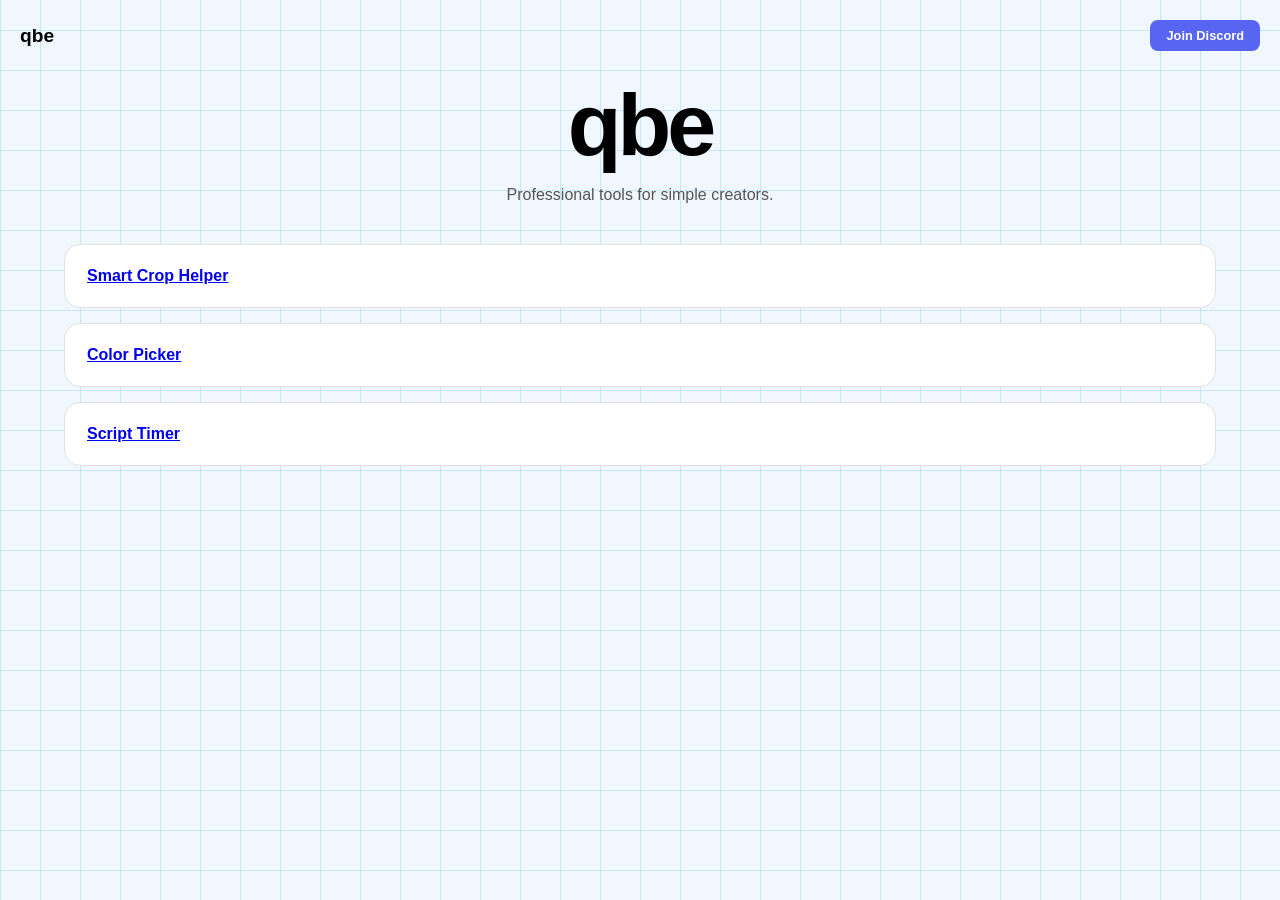
==== index.html @ 888448b3 "Update index.html" ====
<!DOCTYPE html>
<html lang="en">
<head>
    <meta charset="UTF-8">
    <meta name="viewport" content="width=device-width, initial-scale=1.0">
    <title>Qbe. | Professional Tools</title>
    <link rel="stylesheet" href="style.css">
</head>
<body>
    <div class="grid-bg"></div>

    <nav class="topbar">
        <div class="logo-group">
            <span class="logo-text">qbe</span>
        </div>
        <div class="nav-group">
            <a href="https://discord.gg/qbe" target="_blank" class="discord-btn">Join Discord</a>
        </div>
    </nav>

    <main class="hero-fade">
        <h1 class="main-title">qbe</h1>
        <p class="motto">Professional tools for simple creators.</p>
        
        <div class="tool-grid">
            <a href="tools/crop.html" class="tool-card">Smart Crop Helper</a>
            <a href="#" class="tool-card">Color Picker</a>
            <a href="#" class="tool-card">Script Timer</a>
        </div>
    </main>
</body>
</html>
---- style.css ----
:root { --bg: #F0F7FF; --text: #050505; --grid-color: rgba(137, 207, 240, 0.4); }

body { margin: 0; font-family: 'Inter', sans-serif; background: var(--bg); height: 100vh; overflow: hidden; isolation: isolate; }

.grid-bg { position: fixed; inset: -50%; width: 200%; height: 200%; z-index: 0; background-image: linear-gradient(var(--grid-color) 1px, transparent 1px), linear-gradient(90deg, var(--grid-color) 1px, transparent 1px); background-size: 40px 40px; animation: moveGrid 20s linear infinite; }
@keyframes moveGrid { from { transform: translate(-20px, -20px); } to { transform: translate(20px, 20px); } }

.topbar { position: relative; z-index: 10; display: flex; justify-content: space-between; align-items: center; padding: 20px; }
.logo-group { display: flex; align-items: center; gap: 8px; }
.logo-img { width: 32px; height: 32px; object-fit: contain; }
.logo-text { font-weight: 900; font-size: 1.2rem; text-transform: lowercase; }

.nav-group { display: flex; align-items: center; gap: 15px; }
.discord-btn { background: #5865F2; color: #fff; padding: 8px 16px; border-radius: 8px; text-decoration: none; font-weight: 700; font-size: 0.8rem; }
.staircase-menu { display: flex; flex-direction: column; gap: 4px; padding: 5px; cursor: pointer; }
.staircase-menu span { width: 22px; height: 2px; background: var(--text); border-radius: 2px; }

.hero-fade { 
    position: absolute; top: 30%; left: 50%; transform: translate(-50%, -50%);
    z-index: 5; text-align: center; width: 90%;
    padding: 30px; /* Breathing room for the text */
    animation: fadeIn 1.2s ease; 
}

.main-title { font-size: 5.5rem; font-weight: 900; margin: 0; letter-spacing: -4px; }
.motto { font-size: 1rem; color: #555; margin-top: 10px; }

.tool-grid { display: grid; grid-template-columns: 1fr; gap: 15px; margin-top: 40px; }
.tool-card { 
    padding: 22px; background: #fff; border: 1px solid #e0e0e0; 
    border-radius: 16px; cursor: pointer; font-weight: 600; text-align: left;
    transition: all 0.2s ease;
}
.tool-card:hover { border-color: #5865F2; transform: translateX(5px); }
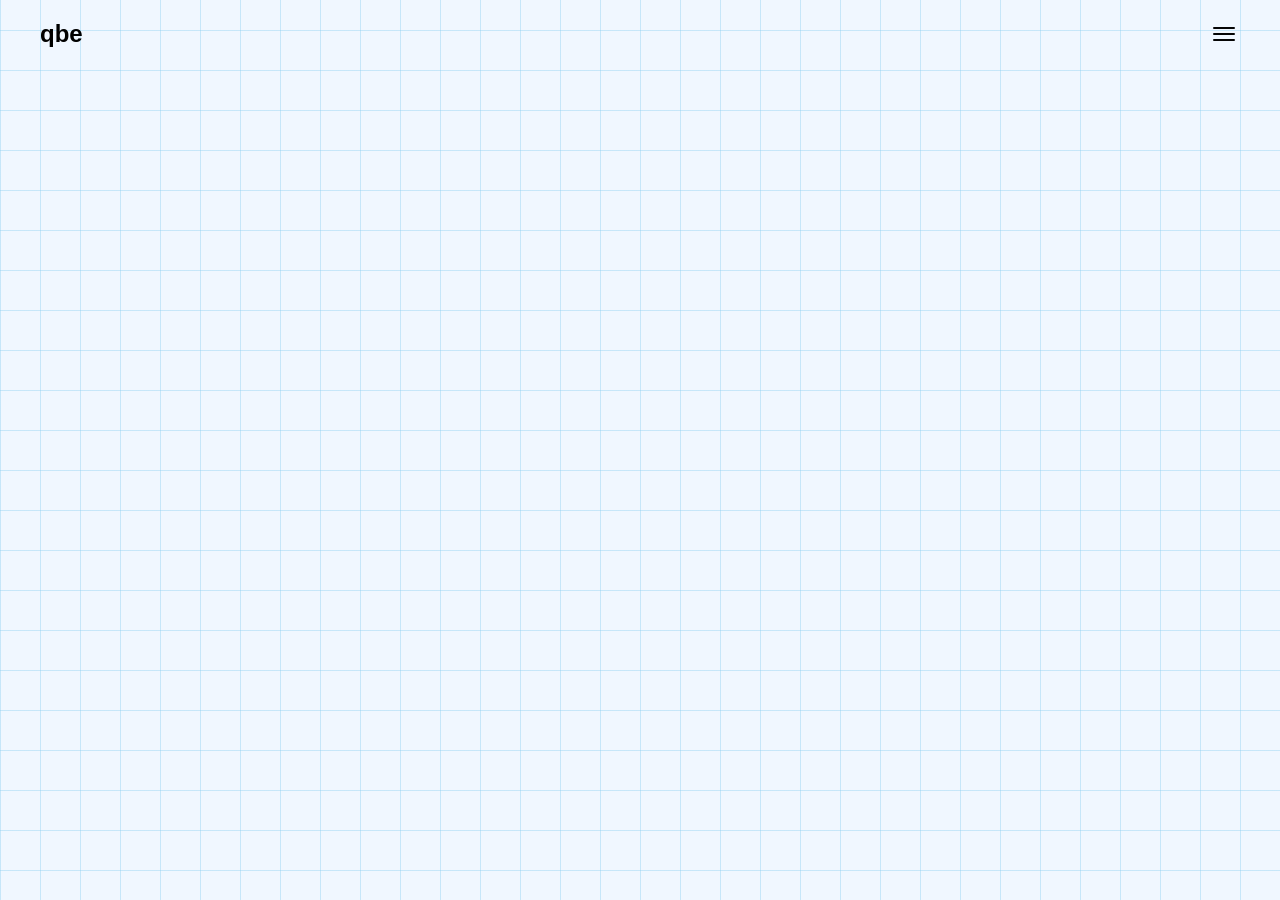
==== commit ad65be61: "Update index.html" ====
--- a/index.html
+++ b/index.html
@@ -1,32 +1,19 @@
 <!DOCTYPE html>
-<html lang="en">
-<head>
-    <meta charset="UTF-8">
-    <meta name="viewport" content="width=device-width, initial-scale=1.0">
-    <title>Qbe. | Professional Tools</title>
-    <link rel="stylesheet" href="style.css">
-</head>
+<html>
+<head><link rel="stylesheet" href="style.css"></head>
 <body>
     <div class="grid-bg"></div>
-
     <nav class="topbar">
-        <div class="logo-group">
-            <span class="logo-text">qbe</span>
-        </div>
-        <div class="nav-group">
-            <a href="https://discord.gg/qbe" target="_blank" class="discord-btn">Join Discord</a>
-        </div>
+        <span class="logo-text">qbe</span>
+        <div class="staircase-menu" id="menuBtn"><span></span><span></span><span></span></div>
     </nav>
 
-    <main class="hero-fade">
-        <h1 class="main-title">qbe</h1>
-        <p class="motto">Professional tools for simple creators.</p>
-        
+    <div id="toolDrawer" class="tool-drawer">
+        <span class="close-btn" id="closeDrawer">✕</span>
         <div class="tool-grid">
             <a href="tools/crop.html" class="tool-card">Smart Crop Helper</a>
-            <a href="#" class="tool-card">Color Picker</a>
-            <a href="#" class="tool-card">Script Timer</a>
         </div>
-    </main>
+    </div>
 </body>
+<script src="script.js"></script>
 </html>
--- a/style.css
+++ b/style.css
@@ -1,34 +1,23 @@
 :root { --bg: #F0F7FF; --text: #050505; --grid-color: rgba(137, 207, 240, 0.4); }
+body { margin: 0; font-family: 'Inter', sans-serif; background: var(--bg); height: 100vh; overflow: hidden; }
 
-body { margin: 0; font-family: 'Inter', sans-serif; background: var(--bg); height: 100vh; overflow: hidden; isolation: isolate; }
-
-.grid-bg { position: fixed; inset: -50%; width: 200%; height: 200%; z-index: 0; background-image: linear-gradient(var(--grid-color) 1px, transparent 1px), linear-gradient(90deg, var(--grid-color) 1px, transparent 1px); background-size: 40px 40px; animation: moveGrid 20s linear infinite; }
+/* Grid Background */
+.grid-bg { position: fixed; inset: -50%; width: 200%; height: 200%; z-index: -1; background-image: linear-gradient(var(--grid-color) 1px, transparent 1px), linear-gradient(90deg, var(--grid-color) 1px, transparent 1px); background-size: 40px 40px; animation: moveGrid 20s linear infinite; }
 @keyframes moveGrid { from { transform: translate(-20px, -20px); } to { transform: translate(20px, 20px); } }
 
-.topbar { position: relative; z-index: 10; display: flex; justify-content: space-between; align-items: center; padding: 20px; }
-.logo-group { display: flex; align-items: center; gap: 8px; }
-.logo-img { width: 32px; height: 32px; object-fit: contain; }
-.logo-text { font-weight: 900; font-size: 1.2rem; text-transform: lowercase; }
-
-.nav-group { display: flex; align-items: center; gap: 15px; }
-.discord-btn { background: #5865F2; color: #fff; padding: 8px 16px; border-radius: 8px; text-decoration: none; font-weight: 700; font-size: 0.8rem; }
+/* Topbar & Menu */
+.topbar { display: flex; justify-content: space-between; align-items: center; padding: 20px 40px; }
+.logo-text { font-weight: 900; font-size: 1.5rem; text-transform: lowercase; }
 .staircase-menu { display: flex; flex-direction: column; gap: 4px; padding: 5px; cursor: pointer; }
 .staircase-menu span { width: 22px; height: 2px; background: var(--text); border-radius: 2px; }
 
-.hero-fade { 
-    position: absolute; top: 30%; left: 50%; transform: translate(-50%, -50%);
-    z-index: 5; text-align: center; width: 90%;
-    padding: 30px; /* Breathing room for the text */
-    animation: fadeIn 1.2s ease; 
-}
+/* Drawer */
+.tool-drawer { position: fixed; top: 0; right: -100%; width: 100%; height: 100%; background: var(--bg); z-index: 100; transition: 0.4s ease; padding: 40px; box-sizing: border-box; }
+.tool-drawer.active { right: 0; }
+.close-btn { font-size: 2rem; cursor: pointer; display: block; text-align: right; }
+.tool-grid { display: grid; gap: 15px; margin-top: 40px; }
+.tool-card { padding: 20px; background: #fff; border: 1px solid #ddd; border-radius: 12px; text-decoration: none; color: #000; font-weight: 600; }
 
-.main-title { font-size: 5.5rem; font-weight: 900; margin: 0; letter-spacing: -4px; }
-.motto { font-size: 1rem; color: #555; margin-top: 10px; }
-
-.tool-grid { display: grid; grid-template-columns: 1fr; gap: 15px; margin-top: 40px; }
-.tool-card { 
-    padding: 22px; background: #fff; border: 1px solid #e0e0e0; 
-    border-radius: 16px; cursor: pointer; font-weight: 600; text-align: left;
-    transition: all 0.2s ease;
-}
-.tool-card:hover { border-color: #5865F2; transform: translateX(5px); }
+/* Crop Tool Styles */
+.preview-wrapper { position: relative; width: 300px; height: 533px; background: #ccc; margin: 20px auto; border: 4px solid #000; overflow: hidden; }
+.safe-zone-overlay { position: absolute; top: 15%; bottom: 15
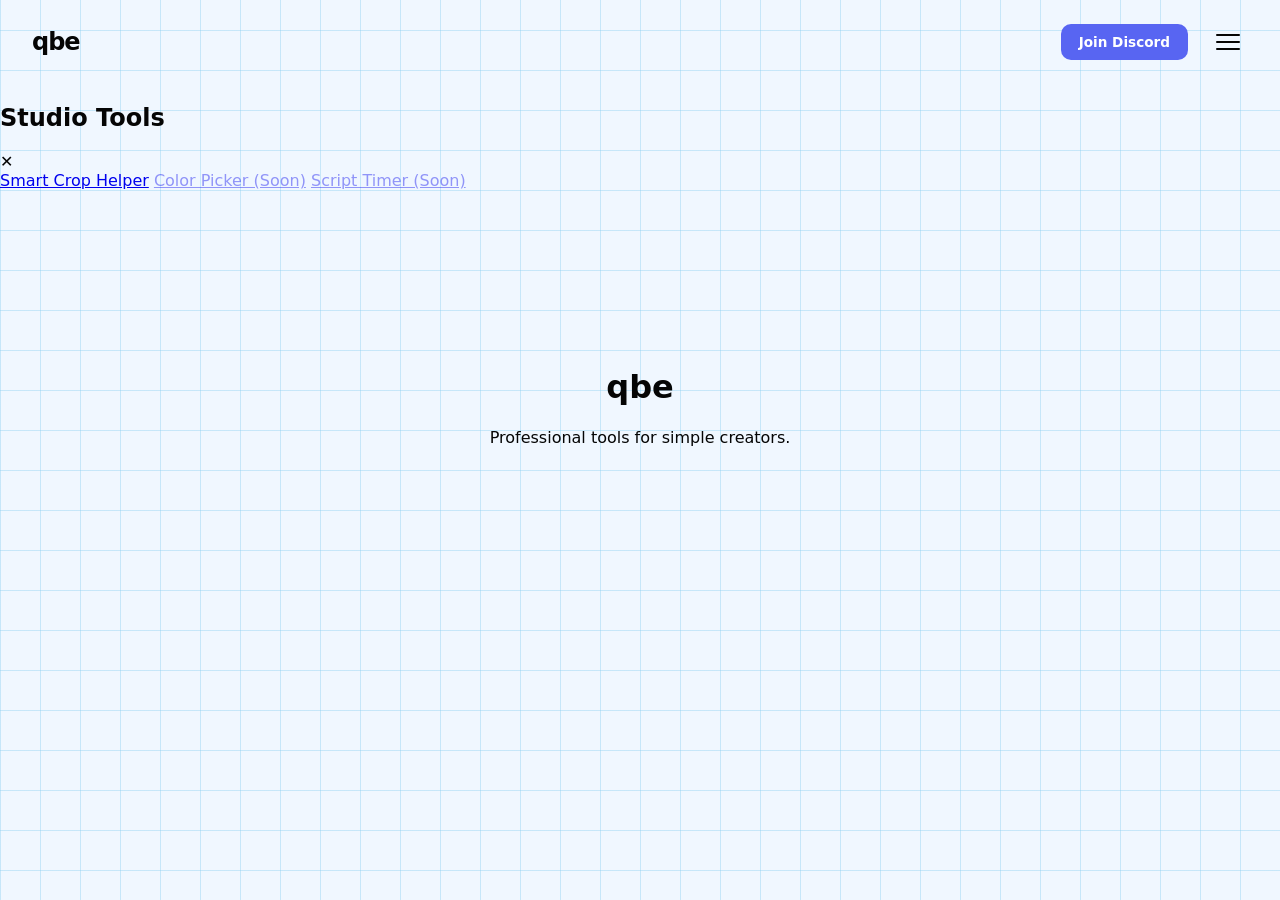
==== commit 02a8fc93: "Update index.html" ====
--- a/index.html
+++ b/index.html
@@ -1,19 +1,43 @@
 <!DOCTYPE html>
-<html>
-<head><link rel="stylesheet" href="style.css"></head>
+<html lang="en">
+<head>
+    <meta charset="UTF-8">
+    <meta name="viewport" content="width=device-width, initial-scale=1.0">
+    <title>qbe. | studio</title>
+    <link rel="stylesheet" href="style.css">
+</head>
 <body>
     <div class="grid-bg"></div>
+
     <nav class="topbar">
-        <span class="logo-text">qbe</span>
-        <div class="staircase-menu" id="menuBtn"><span></span><span></span><span></span></div>
+        <a href="index.html" class="logo-text">qbe</a>
+        <div class="nav-group">
+            <a href="https://discord.gg/qbe" target="_blank" class="discord-btn">Join Discord</a>
+            <div class="staircase-menu" id="menuBtn">
+                <span></span>
+                <span></span>
+                <span></span>
+            </div>
+        </div>
     </nav>
 
+    <main class="hero-fade">
+        <h1 class="main-title">qbe</h1>
+        <p class="motto">Professional tools for simple creators.</p>
+    </main>
+
     <div id="toolDrawer" class="tool-drawer">
-        <span class="close-btn" id="closeDrawer">✕</span>
+        <div class="drawer-header">
+            <h2>Studio Tools</h2>
+            <span class="close-btn" id="closeDrawer">✕</span>
+        </div>
         <div class="tool-grid">
             <a href="tools/crop.html" class="tool-card">Smart Crop Helper</a>
+            <a href="#" class="tool-card" style="opacity: 0.4; pointer-events: none;">Color Picker (Soon)</a>
+            <a href="#" class="tool-card" style="opacity: 0.4; pointer-events: none;">Script Timer (Soon)</a>
         </div>
     </div>
+
+    <script src="script.js"></script>
 </body>
-<script src="script.js"></script>
 </html>
--- a/style.css
+++ b/style.css
@@ -1,23 +1,103 @@
-:root { --bg: #F0F7FF; --text: #050505; --grid-color: rgba(137, 207, 240, 0.4); }
-body { margin: 0; font-family: 'Inter', sans-serif; background: var(--bg); height: 100vh; overflow: hidden; }
+:root {
+    --bg: #F0F7FF;
+    --text: #050505;
+    --grid-color: rgba(137, 207, 240, 0.4);
+    --primary: #5865F2;
+}
 
-/* Grid Background */
-.grid-bg { position: fixed; inset: -50%; width: 200%; height: 200%; z-index: -1; background-image: linear-gradient(var(--grid-color) 1px, transparent 1px), linear-gradient(90deg, var(--grid-color) 1px, transparent 1px); background-size: 40px 40px; animation: moveGrid 20s linear infinite; }
-@keyframes moveGrid { from { transform: translate(-20px, -20px); } to { transform: translate(20px, 20px); } }
+* { box-sizing: border-box; }
 
-/* Topbar & Menu */
-.topbar { display: flex; justify-content: space-between; align-items: center; padding: 20px 40px; }
-.logo-text { font-weight: 900; font-size: 1.5rem; text-transform: lowercase; }
-.staircase-menu { display: flex; flex-direction: column; gap: 4px; padding: 5px; cursor: pointer; }
-.staircase-menu span { width: 22px; height: 2px; background: var(--text); border-radius: 2px; }
+body {
+    margin: 0;
+    font-family: 'Inter', system-ui, -apple-system, sans-serif;
+    background: var(--bg);
+    color: var(--text);
+    height: 100vh;
+    overflow: hidden;
+    position: relative;
+}
 
-/* Drawer */
-.tool-drawer { position: fixed; top: 0; right: -100%; width: 100%; height: 100%; background: var(--bg); z-index: 100; transition: 0.4s ease; padding: 40px; box-sizing: border-box; }
-.tool-drawer.active { right: 0; }
-.close-btn { font-size: 2rem; cursor: pointer; display: block; text-align: right; }
-.tool-grid { display: grid; gap: 15px; margin-top: 40px; }
-.tool-card { padding: 20px; background: #fff; border: 1px solid #ddd; border-radius: 12px; text-decoration: none; color: #000; font-weight: 600; }
+/* Fluid Moving Grid Background */
+.grid-bg {
+    position: fixed;
+    inset: -50%;
+    width: 200%;
+    height: 200%;
+    z-index: -1;
+    background-image:
+        linear-gradient(var(--grid-color) 1px, transparent 1px),
+        linear-gradient(90deg, var(--grid-color) 1px, transparent 1px);
+    background-size: 40px 40px;
+    animation: moveGrid 25s linear infinite;
+}
 
-/* Crop Tool Styles */
-.preview-wrapper { position: relative; width: 300px; height: 533px; background: #ccc; margin: 20px auto; border: 4px solid #000; overflow: hidden; }
-.safe-zone-overlay { position: absolute; top: 15%; bottom: 15
+@keyframes moveGrid {
+    from { transform: translate(0, 0); }
+    to { transform: translate(40px, 40px); }
+}
+
+/* Topbar Navigation Header */
+.topbar {
+    display: flex;
+    justify-content: space-between;
+    align-items: center;
+    padding: 24px 32px;
+    position: relative;
+    z-index: 10;
+}
+
+.logo-text {
+    font-weight: 900;
+    font-size: 1.5rem;
+    text-transform: lowercase;
+    letter-spacing: -1px;
+    text-decoration: none;
+    color: var(--text);
+}
+
+.nav-group {
+    display: flex;
+    align-items: center;
+    gap: 20px;
+}
+
+.discord-btn {
+    background: var(--primary);
+    color: #fff;
+    padding: 10px 18px;
+    border-radius: 10px;
+    text-decoration: none;
+    font-weight: 700;
+    font-size: 0.85rem;
+    transition: opacity 0.2s;
+}
+
+.discord-btn:hover { opacity: 0.9; }
+
+/* Hamburger Icon Structure */
+.staircase-menu {
+    display: flex;
+    flex-direction: column;
+    gap: 5px;
+    padding: 8px;
+    cursor: pointer;
+}
+
+.staircase-menu span {
+    width: 24px;
+    height: 2px;
+    background: var(--text);
+    border-radius: 2px;
+}
+
+/* Landing Page Hero Section */
+.hero-fade {
+    position: absolute;
+    top: 45%;
+    left: 50%;
+    transform: translate(-50%, -50%);
+    text-align: center;
+    width: 90%;
+    max-width: 600px;
+    padding: 20px;
+    z-index
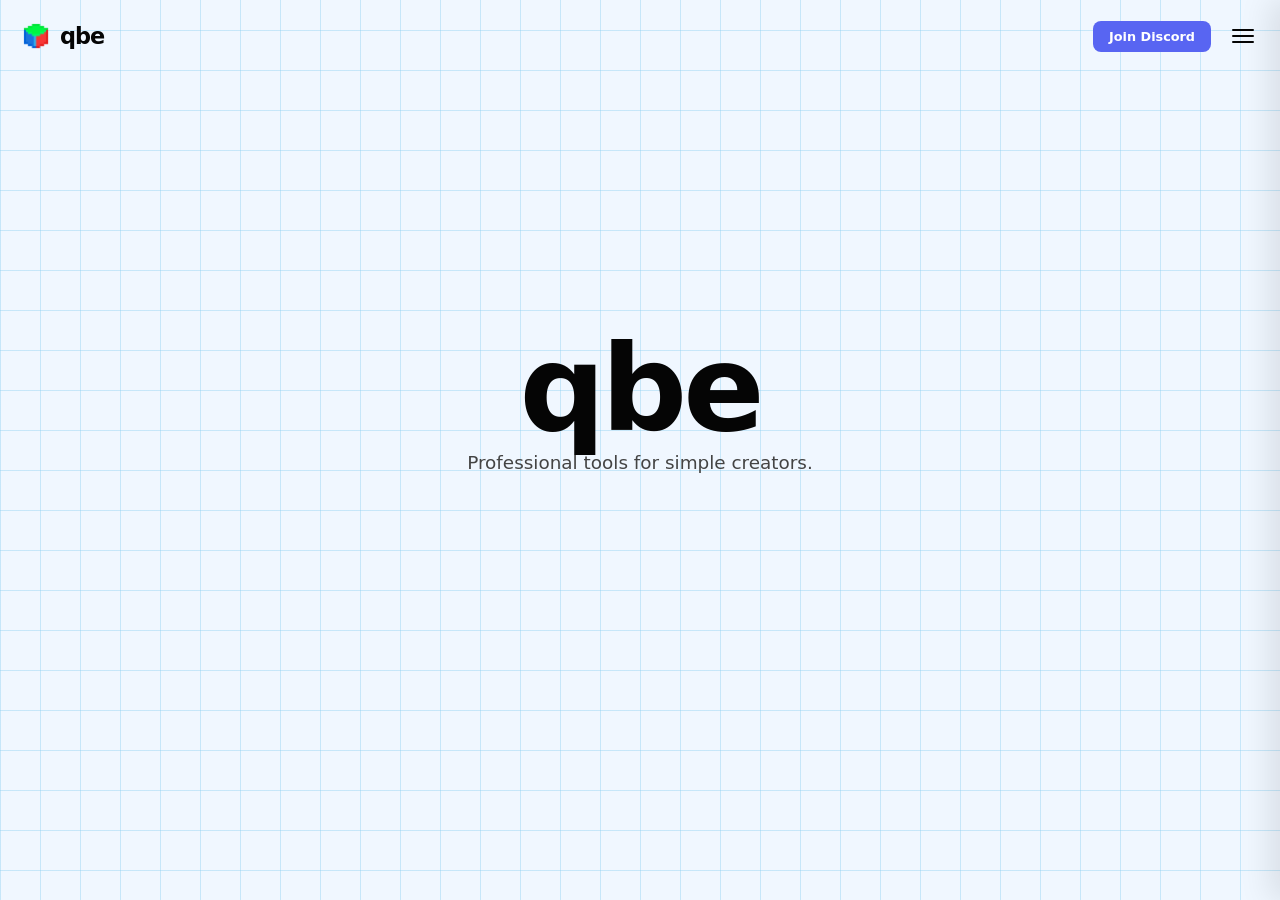
==== commit 1f8a4b32: "Update index.html" ====
--- a/index.html
+++ b/index.html
@@ -10,7 +10,10 @@
     <div class="grid-bg"></div>
 
     <nav class="topbar">
-        <a href="index.html" class="logo-text">qbe</a>
+        <a href="index.html" class="logo-group">
+            <img src="qbe.png" alt="Logo" class="logo-img">
+            <span class="logo-text">qbe</span>
+        </a>
         <div class="nav-group">
             <a href="https://discord.gg/qbe" target="_blank" class="discord-btn">Join Discord</a>
             <div class="staircase-menu" id="menuBtn">
--- a/style.css
+++ b/style.css
@@ -5,19 +5,24 @@
     --primary: #5865F2;
 }
 
-* { box-sizing: border-box; }
+/* Hard CSS Reset to stop mobile browser styling overrides */
+* { 
+    box-sizing: border-box; 
+    margin: 0; 
+    padding: 0;
+}
 
 body {
-    margin: 0;
     font-family: 'Inter', system-ui, -apple-system, sans-serif;
     background: var(--bg);
     color: var(--text);
     height: 100vh;
+    width: 100vw;
     overflow: hidden;
     position: relative;
 }
 
-/* Fluid Moving Grid Background */
+/* Seamless Grid Background Animation */
 .grid-bg {
     position: fixed;
     inset: -50%;
@@ -36,68 +41,257 @@
     to { transform: translate(40px, 40px); }
 }
 
-/* Topbar Navigation Header */
+/* Navigation Header bar styling */
 .topbar {
     display: flex;
     justify-content: space-between;
     align-items: center;
-    padding: 24px 32px;
+    padding: 20px;
     position: relative;
     z-index: 10;
+    width: 100%;
+}
+
+.logo-group {
+    display: flex;
+    align-items: center;
+    gap: 8px;
+    text-decoration: none;
+    color: inherit;
+}
+
+.logo-img {
+    width: 32px;
+    height: 32px;
+    object-fit: contain;
 }
 
 .logo-text {
     font-weight: 900;
-    font-size: 1.5rem;
+    font-size: 1.4rem;
     text-transform: lowercase;
     letter-spacing: -1px;
-    text-decoration: none;
-    color: var(--text);
 }
 
 .nav-group {
     display: flex;
     align-items: center;
-    gap: 20px;
+    gap: 15px;
 }
 
 .discord-btn {
     background: var(--primary);
-    color: #fff;
-    padding: 10px 18px;
-    border-radius: 10px;
+    color: #ffffff !important;
+    padding: 8px 16px;
+    border-radius: 8px;
     text-decoration: none;
     font-weight: 700;
-    font-size: 0.85rem;
+    font-size: 0.8rem;
     transition: opacity 0.2s;
 }
 
-.discord-btn:hover { opacity: 0.9; }
-
-/* Hamburger Icon Structure */
+/* Mobile Adaptive Hamburger Menu */
 .staircase-menu {
     display: flex;
     flex-direction: column;
-    gap: 5px;
-    padding: 8px;
+    gap: 4px;
+    padding: 6px;
     cursor: pointer;
 }
 
 .staircase-menu span {
-    width: 24px;
+    width: 22px;
     height: 2px;
     background: var(--text);
     border-radius: 2px;
 }
 
-/* Landing Page Hero Section */
+/* Fluid Hero Center Text Section */
 .hero-fade {
     position: absolute;
     top: 45%;
     left: 50%;
     transform: translate(-50%, -50%);
     text-align: center;
-    width: 90%;
+    width: 100%;
+    padding: 0 24px;
+    z-index: 5;
+}
+
+/* Dynamically scales text so it never clips or wraps terribly on mobile */
+.main-title {
+    font-size: clamp(4rem, 18vw, 7.5rem);
+    font-weight: 900;
+    margin: 0;
+    letter-spacing: -4px;
+    line-height: 0.85;
+}
+
+.motto {
+    font-size: clamp(0.95rem, 4vw, 1.15rem);
+    color: #444;
+    margin-top: 12px;
+    font-weight: 500;
+}
+
+/* Slide-In Side Drawer Panel Layout */
+.tool-drawer {
+    position: fixed;
+    top: 0;
+    right: 0;
+    width: 100%;
+    max-width: 400px;
+    height: 100%;
+    background-color: #ffffff !important; /* Thick white overlay blocks out elements underneath */
+    box-shadow: -10px 0 30px rgba(0,0,0,0.1);
+    z-index: 9999;
+    transform: translateX(100%);
+    transition: transform 0.35s cubic-bezier(0.16, 1, 0.3, 1);
+    padding: 30px 24px;
+    display: flex;
+    flex-direction: column;
+}
+
+.tool-drawer.active {
+    transform: translateX(0);
+}
+
+.drawer-header {
+    display: flex;
+    justify-content: space-between;
+    align-items: center;
+    margin-bottom: 24px;
+}
+
+.drawer-header h2 { 
+    margin: 0; 
+    font-size: 1.6rem; 
+    font-weight: 800; 
+}
+
+.close-btn {
+    font-size: 1.75rem;
+    cursor: pointer;
+    font-weight: bold;
+    color: #94a3b8;
+}
+
+.tool-grid {
+    display: flex;
+    flex-direction: column;
+    gap: 12px;
+}
+
+/* Clean, fully responsive button layout styles */
+.tool-card {
+    display: block;
+    padding: 18px;
+    background: var(--bg);
+    border: 1px solid #cbd5e1;
+    border-radius: 12px;
+    text-decoration: none !important;
+    color: var(--text) !important;
+    font-weight: 600;
+    font-size: 1rem;
+    transition: all 0.2s ease;
+}
+
+.tool-card:hover {
+    border-color: var(--primary);
+    background: #ffffff;
+    transform: translateX(-4px);
+}
+
+/* Crop Tool Workspace Page Container */
+.tool-container {
     max-width: 600px;
-    padding: 20px;
-    z-index
+    margin: 20px auto 0;
+    text-align: center;
+    padding: 0 20px;
+    z-index: 5;
+    position: relative;
+}
+
+.tool-container h2 { font-size: 1.8rem; font-weight: 800; margin-bottom: 6px; }
+.tool-subtitle { color: #64748b; margin-bottom: 20px; font-size: 0.9rem; }
+
+.file-upload-btn {
+    background: #ffffff;
+    border: 1px solid #cbd5e1;
+    padding: 10px 20px;
+    border-radius: 8px;
+    cursor: pointer;
+    font-weight: 600;
+    display: inline-block;
+    margin-bottom: 20px;
+}
+
+input[type="file"] { display: none; }
+
+/* Phone Mockup Screen Framework Aspect Ratio */
+.preview-wrapper {
+    position: relative;
+    width: 280px;
+    height: 497px;
+    background: #0f172a;
+    margin: 0 auto;
+    border-radius: 28px;
+    overflow: hidden;
+    box-shadow: 0 20px 40px rgba(0,0,0,0.2);
+    border: 6px solid #1e293b;
+}
+
+#preview {
+    width: 100%;
+    height: 100%;
+    object-fit: cover;
+    display: block;
+}
+
+/* Social System Interface UI Mockup */
+.safe-zone-overlay {
+    position: absolute;
+    inset: 0;
+    pointer-events: none;
+    display: flex;
+    flex-direction: column;
+    justify-content: space-between;
+}
+
+.ui-top-shadow {
+    height: 70px;
+    background: linear-gradient(to bottom, rgba(0,0,0,0.5), transparent);
+    padding: 12px;
+    color: rgba(255,255,255,0.8);
+    font-size: 0.75rem;
+    font-weight: 600;
+    display: flex;
+    justify-content: center;
+    gap: 12px;
+}
+
+.ui-side-icons {
+    position: absolute;
+    right: 8px;
+    bottom: 100px;
+    display: flex;
+    flex-direction: column;
+    gap: 14px;
+}
+
+.ui-icon-circle {
+    width: 26px;
+    height: 26px;
+    border-radius: 50%;
+    background: rgba(255,255,255,0.2);
+    border: 1px dashed rgba(255,255,255,0.4);
+}
+.ui-icon-circle.profile {
+    border: 1px solid #ffffff;
+    background: rgba(255,255,255,0.5);
+}
+
+.ui-bottom-shadow {
+    height: 100px;
+    background: linear-gradient(to top, rgba(0,0,0,0.6), transparent);
+    padding: 12
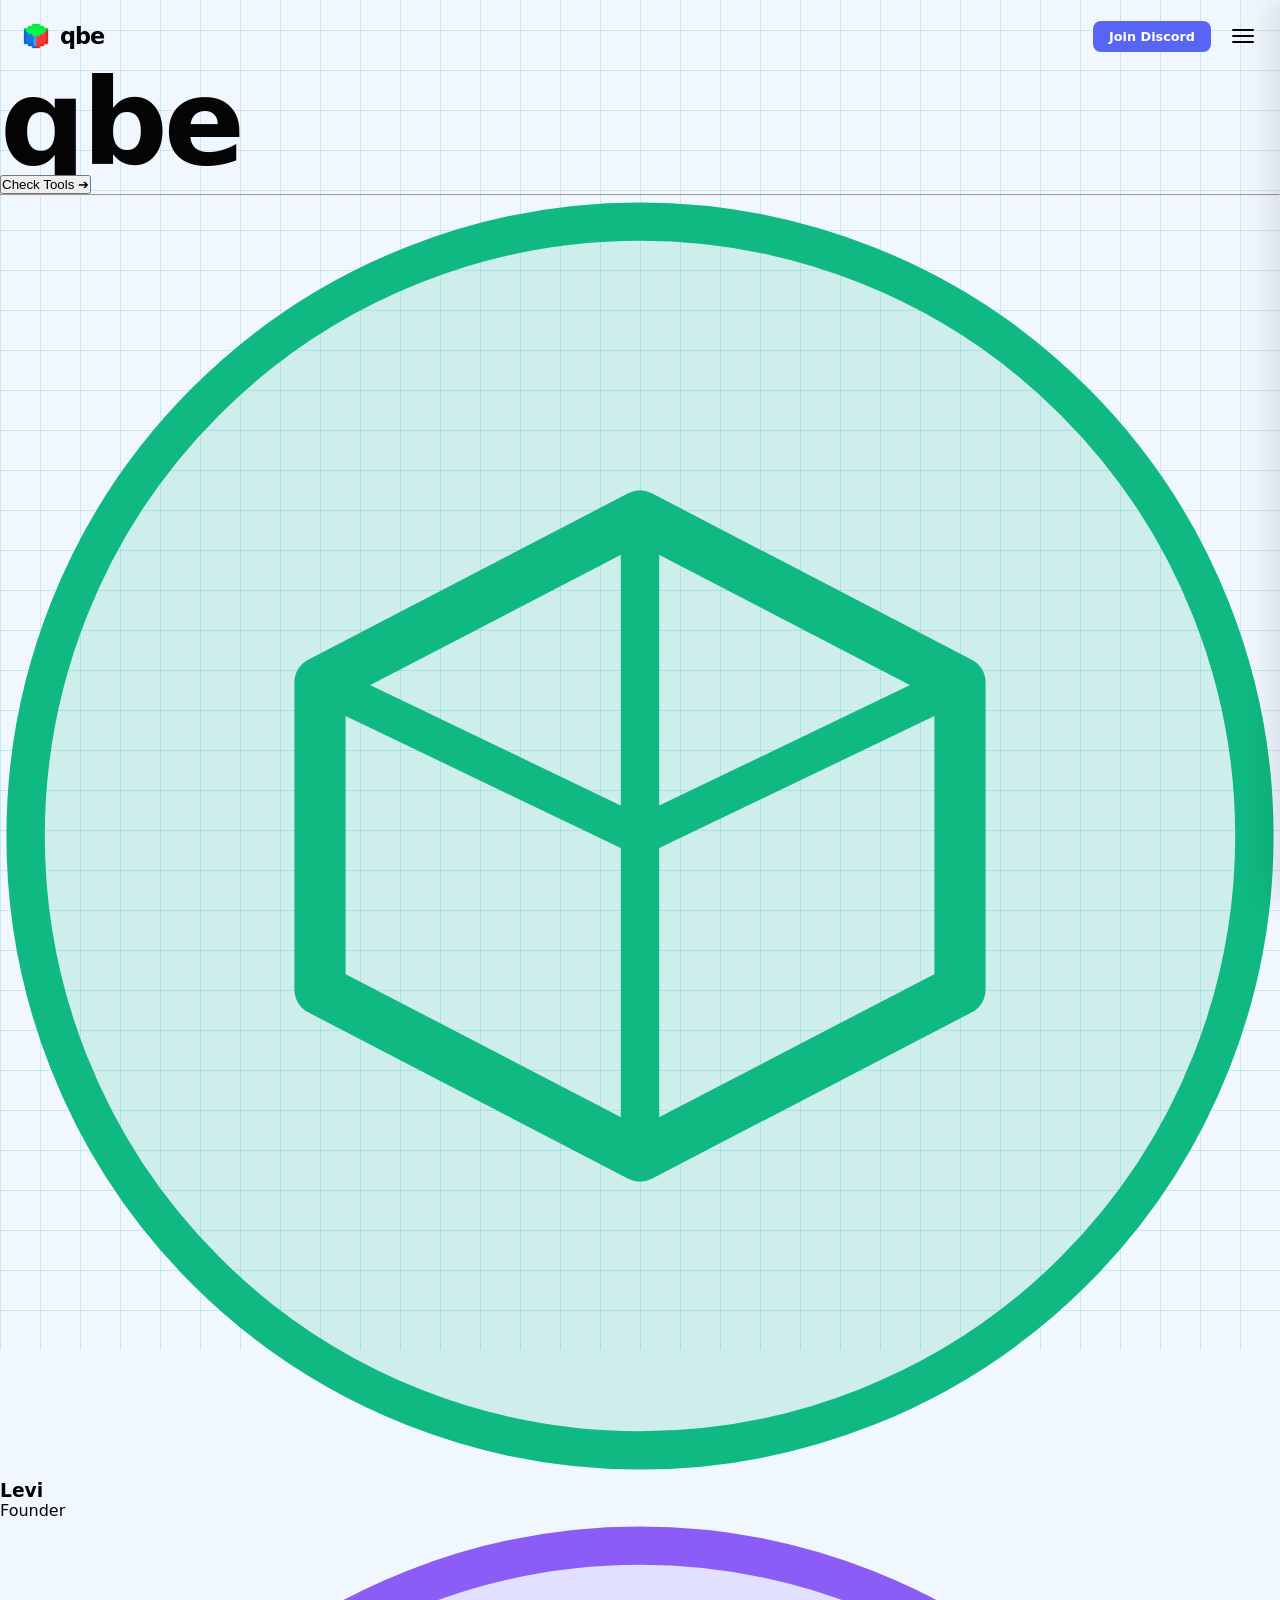
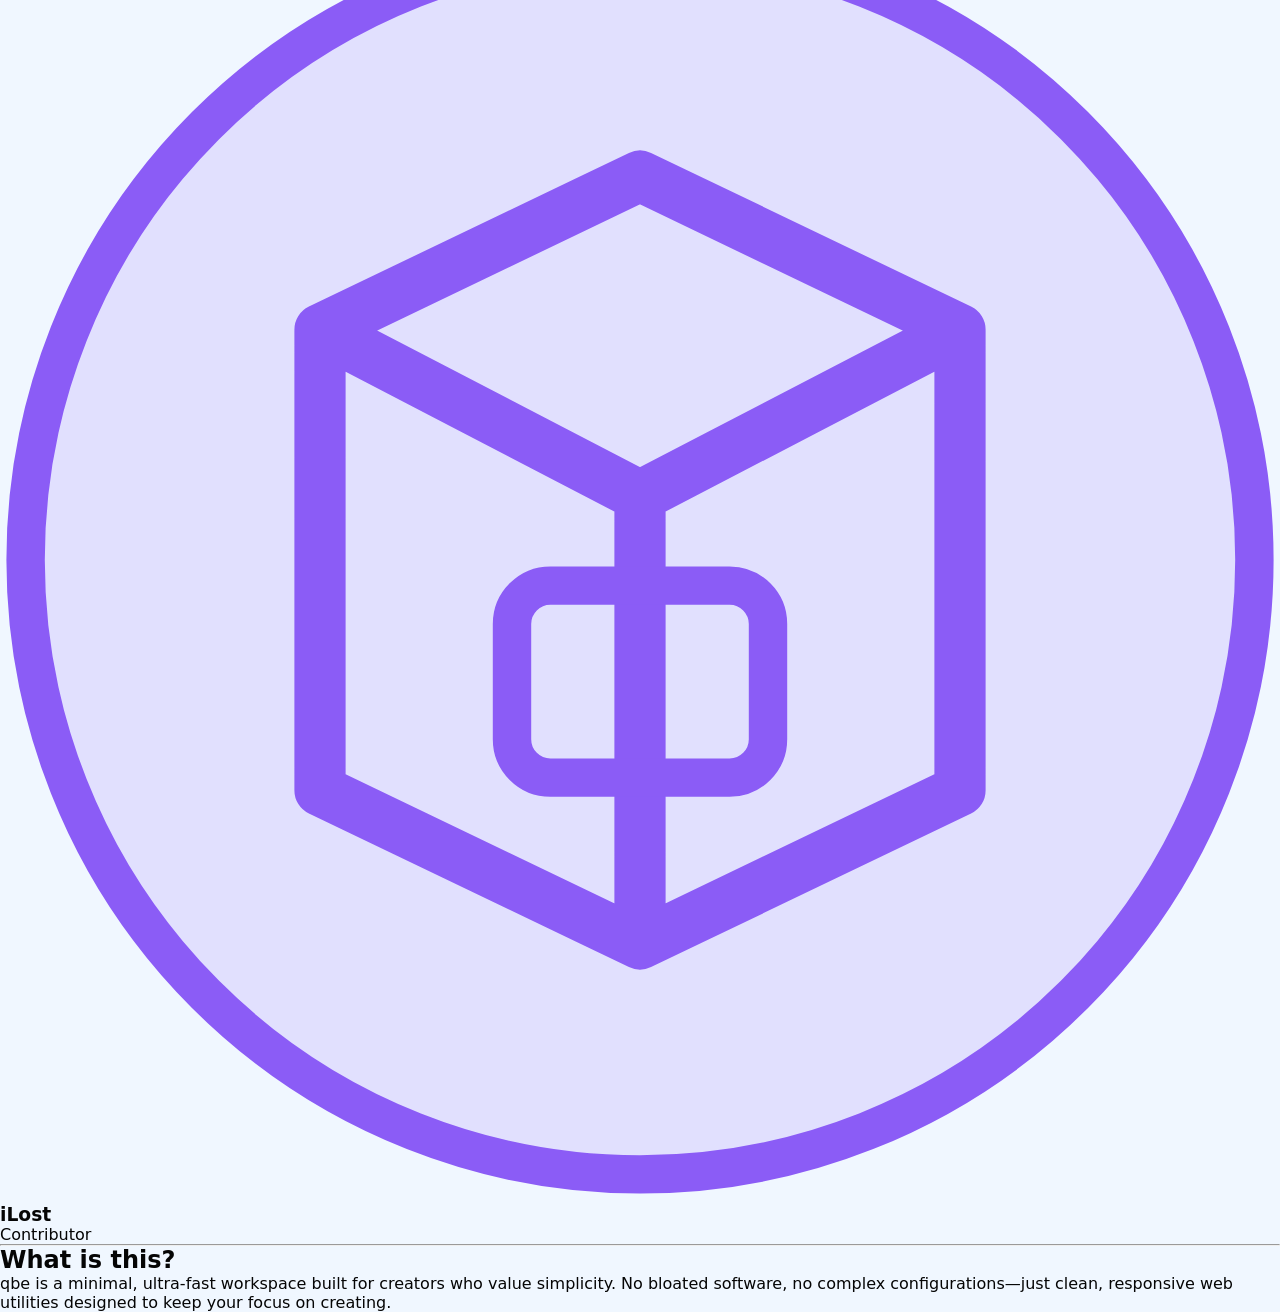
==== commit e5edaaf0: "Update index.html" ====
--- a/index.html
+++ b/index.html
@@ -11,7 +11,7 @@
 
     <nav class="topbar">
         <a href="index.html" class="logo-group">
-            <img src="qbe.png" alt="Logo" class="logo-img">
+            <img src="qbe.png" alt="qbe logo" class="logo-img" onerror="this.style.display='none'">
             <span class="logo-text">qbe</span>
         </a>
         <div class="nav-group">
@@ -24,9 +24,51 @@
         </div>
     </nav>
 
-    <main class="hero-fade">
-        <h1 class="main-title">qbe</h1>
-        <p class="motto">Professional tools for simple creators.</p>
+    <main class="page-container">
+        
+        <section class="hero-section">
+            <h1 class="main-title">qbe</h1>
+            <button class="cta-pill" id="checkToolsBtn">
+                Check Tools <span class="arrow">➔</span>
+            </button>
+        </section>
+
+        <hr class="divider">
+
+        <section class="team-section">
+            <div class="profile-card">
+                <div class="avatar-holder">
+                    <svg viewBox="0 0 100 100" class="avatar-svg">
+                        <circle cx="50" cy="50" r="48" fill="#10b981" fill-opacity="0.15" stroke="#10b981" stroke-width="3"/>
+                        <path d="M50 25 L75 38 L75 62 L50 75 L25 62 L25 38 Z" fill="none" stroke="#10b981" stroke-width="4" stroke-linejoin="round"/>
+                        <path d="M50 25 L50 75 M50 50 L25 38 M50 50 L75 38" fill="none" stroke="#10b981" stroke-width="3"/>
+                    </svg>
+                </div>
+                <h3 class="profile-name">Levi</h3>
+                <p class="profile-role">Founder</p>
+            </div>
+
+            <div class="profile-card">
+                <div class="avatar-holder">
+                    <svg viewBox="0 0 100 100" class="avatar-svg">
+                        <circle cx="50" cy="50" r="48" fill="#8b5cf6" fill-opacity="0.15" stroke="#8b5cf6" stroke-width="3"/>
+                        <path d="M50 20 L75 32 L75 68 L50 80 L25 68 L25 32 Z M25 32 L50 45 L75 32 M50 45 L50 80" fill="none" stroke="#8b5cf6" stroke-width="4" stroke-linejoin="round"/>
+                        <rect x="40" y="52" width="20" height="15" rx="3" fill="none" stroke="#8b5cf6" stroke-width="3"/>
+                    </svg>
+                </div>
+                <h3 class="profile-name">iLost</h3>
+                <p class="profile-role">Contributor</p>
+            </div>
+        </section>
+
+        <hr class="divider">
+
+        <section class="about-section">
+            <h2 class="about-title">What is this?</h2>
+            <p class="about-text">
+                qbe is a minimal, ultra-fast workspace built for creators who value simplicity. No bloated software, no complex configurations—just clean, responsive web utilities designed to keep your focus on creating.
+            </p>
+        </section>
     </main>
 
     <div id="toolDrawer" class="tool-drawer">
@@ -36,8 +78,8 @@
         </div>
         <div class="tool-grid">
             <a href="tools/crop.html" class="tool-card">Smart Crop Helper</a>
-            <a href="#" class="tool-card" style="opacity: 0.4; pointer-events: none;">Color Picker (Soon)</a>
-            <a href="#" class="tool-card" style="opacity: 0.4; pointer-events: none;">Script Timer (Soon)</a>
+            <a href="#" class="tool-card disabled">Color Picker (Soon)</a>
+            <a href="#" class="tool-card disabled">Script Timer (Soon)</a>
         </div>
     </div>
 
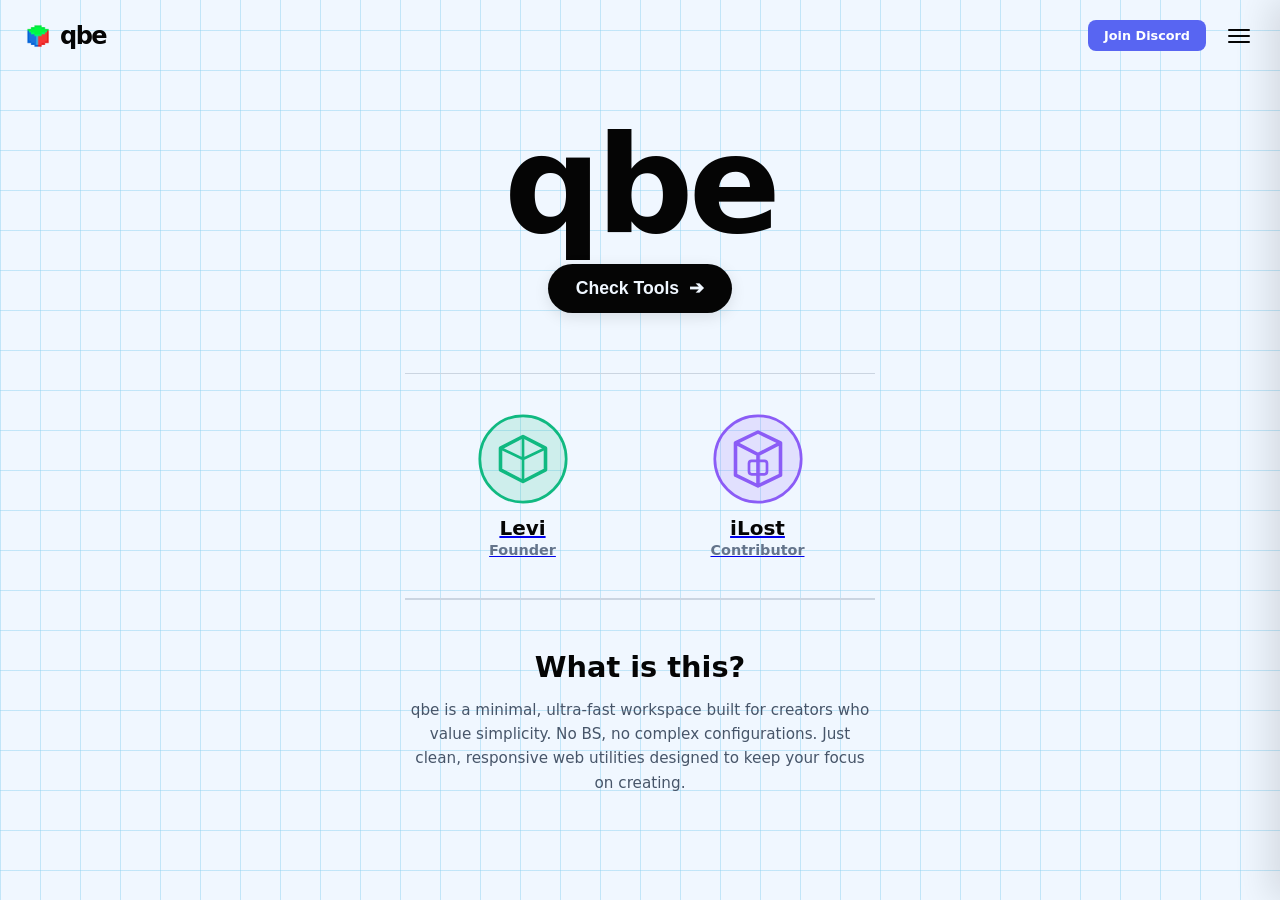
==== commit 5af48b19: "Update index.html" ====
--- a/index.html
+++ b/index.html
@@ -36,29 +36,21 @@
         <hr class="divider">
 
         <section class="team-section">
-            <div class="profile-card">
+            <a href="https://www.youtube.com/@leviledup" target="_blank" class="profile-card">
                 <div class="avatar-holder">
-                    <svg viewBox="0 0 100 100" class="avatar-svg">
-                        <circle cx="50" cy="50" r="48" fill="#10b981" fill-opacity="0.15" stroke="#10b981" stroke-width="3"/>
-                        <path d="M50 25 L75 38 L75 62 L50 75 L25 62 L25 38 Z" fill="none" stroke="#10b981" stroke-width="4" stroke-linejoin="round"/>
-                        <path d="M50 25 L50 75 M50 50 L25 38 M50 50 L75 38" fill="none" stroke="#10b981" stroke-width="3"/>
-                    </svg>
+                    <img src="levi.png" alt="Levi" class="avatar-img" onerror="this.src='data:image/svg+xml;utf8,<svg xmlns=\'http://www.w3.org/2000/svg\' viewBox=\'0 0 100 100\'><circle cx=\'50\' cy=\'50\' r=\'48\' fill=\'%2310b981\' fill-opacity=\'0.15\' stroke=\'%2310b981\' stroke-width=\'3\'/><path d=\'M50 25 L75 38 L75 62 L50 75 L25 62 L25 38 Z\' fill=\'none\' stroke=\'%2310b981\' stroke-width=\'4\' stroke-linejoin=\'round\'/><path d=\'M50 25 L50 75 M50 50 L25 38 M50 50 L75 38\' fill=\'none\' stroke=\'%2310b981\' stroke-width=\'3\'/></svg>'">
                 </div>
                 <h3 class="profile-name">Levi</h3>
                 <p class="profile-role">Founder</p>
-            </div>
+            </a>
 
-            <div class="profile-card">
+            <a href="https://ilost-artz404.vercel.app/" target="_blank" class="profile-card">
                 <div class="avatar-holder">
-                    <svg viewBox="0 0 100 100" class="avatar-svg">
-                        <circle cx="50" cy="50" r="48" fill="#8b5cf6" fill-opacity="0.15" stroke="#8b5cf6" stroke-width="3"/>
-                        <path d="M50 20 L75 32 L75 68 L50 80 L25 68 L25 32 Z M25 32 L50 45 L75 32 M50 45 L50 80" fill="none" stroke="#8b5cf6" stroke-width="4" stroke-linejoin="round"/>
-                        <rect x="40" y="52" width="20" height="15" rx="3" fill="none" stroke="#8b5cf6" stroke-width="3"/>
-                    </svg>
+                    <img src="ilost.png" alt="iLost" class="avatar-img" onerror="this.src='data:image/svg+xml;utf8,<svg xmlns=\'http://www.w3.org/2000/svg\' viewBox=\'0 0 100 100\'><circle cx=\'50\' cy=\'50\' r=\'48\' fill=\'%238b5cf6\' fill-opacity=\'0.15\' stroke=\'%238b5cf6\' stroke-width=\'3\'/><path d=\'M50 20 L75 32 L75 68 L50 80 L25 68 L25 32 Z M25 32 L50 45 L75 32 M50 45 L50 80\' fill=\'none\' stroke=\'%238b5cf6\' stroke-width=\'4\' stroke-linejoin=\'round\'/><rect x=\'40\' y=\'52\' width=\'20\' height=\'15\' rx=\'3\' fill=\'none\' stroke=\'%238b5cf6\' stroke-width=\'3\'/></svg>'">
                 </div>
                 <h3 class="profile-name">iLost</h3>
                 <p class="profile-role">Contributor</p>
-            </div>
+            </a>
         </section>
 
         <hr class="divider">
@@ -66,7 +58,7 @@
         <section class="about-section">
             <h2 class="about-title">What is this?</h2>
             <p class="about-text">
-                qbe is a minimal, ultra-fast workspace built for creators who value simplicity. No bloated software, no complex configurations—just clean, responsive web utilities designed to keep your focus on creating.
+                qbe is a minimal, ultra-fast workspace built for creators who value simplicity. No BS, no complex configurations. Just clean, responsive web utilities designed to keep your focus on creating.
             </p>
         </section>
     </main>
--- a/style.css
+++ b/style.css
@@ -1,11 +1,12 @@
 :root {
     --bg: #F0F7FF;
     --text: #050505;
-    --grid-color: rgba(137, 207, 240, 0.4);
+    --grid-color: rgba(137, 207, 240, 0.45);
     --primary: #5865F2;
-}
-
-/* Hard CSS Reset to stop mobile browser styling overrides */
+    --divider-color: #cbd5e1;
+}
+
+/* Hard CSS reset to lock responsive viewport sizing */
 * { 
     box-sizing: border-box; 
     margin: 0; 
@@ -18,11 +19,12 @@
     color: var(--text);
     height: 100vh;
     width: 100vw;
-    overflow: hidden;
+    overflow-x: hidden;
+    overflow-y: auto; /* Allows smooth scrolling down through profiles */
     position: relative;
 }
 
-/* Seamless Grid Background Animation */
+/* Animating Blueprint Grid */
 .grid-bg {
     position: fixed;
     inset: -50%;
@@ -41,13 +43,14 @@
     to { transform: translate(40px, 40px); }
 }
 
-/* Navigation Header bar styling */
+/* Topbar Header */
 .topbar {
     display: flex;
     justify-content: space-between;
     align-items: center;
-    padding: 20px;
-    position: relative;
+    padding: 20px 24px;
+    position: sticky;
+    top: 0;
     z-index: 10;
     width: 100%;
 }
@@ -61,22 +64,22 @@
 }
 
 .logo-img {
-    width: 32px;
-    height: 32px;
+    width: 28px;
+    height: 28px;
     object-fit: contain;
 }
 
 .logo-text {
     font-weight: 900;
-    font-size: 1.4rem;
+    font-size: 1.5rem;
     text-transform: lowercase;
-    letter-spacing: -1px;
+    letter-spacing: -1.5px;
 }
 
 .nav-group {
     display: flex;
     align-items: center;
-    gap: 15px;
+    gap: 16px;
 }
 
 .discord-btn {
@@ -87,10 +90,14 @@
     text-decoration: none;
     font-weight: 700;
     font-size: 0.8rem;
-    transition: opacity 0.2s;
-}
-
-/* Mobile Adaptive Hamburger Menu */
+    transition: transform 0.2s, opacity 0.2s;
+}
+.discord-btn:hover {
+    transform: translateY(-1px);
+    opacity: 0.95;
+}
+
+/* Hamburger Menu Icon */
 .staircase-menu {
     display: flex;
     flex-direction: column;
@@ -106,48 +113,150 @@
     border-radius: 2px;
 }
 
-/* Fluid Hero Center Text Section */
-.hero-fade {
-    position: absolute;
-    top: 45%;
-    left: 50%;
-    transform: translate(-50%, -50%);
+/* Scrollable Webpage Content wrapper */
+.page-container {
+    max-width: 600px;
+    margin: 0 auto;
+    padding: 20px 24px 80px; /* Extra bottom breathing room */
+    display: flex;
+    flex-direction: column;
+    align-items: center;
+}
+
+/* Clean Divider Rules matching the sketches */
+.divider {
+    width: 85%;
+    border: none;
+    height: 1.5px;
+    background-color: var(--divider-color);
+    margin: 40px auto;
+}
+
+/* Hero Title and CTA Area */
+.hero-section {
+    width: 100%;
     text-align: center;
-    width: 100%;
-    padding: 0 24px;
-    z-index: 5;
-}
-
-/* Dynamically scales text so it never clips or wraps terribly on mobile */
+    padding: 40px 0 20px;
+}
+
 .main-title {
-    font-size: clamp(4rem, 18vw, 7.5rem);
+    font-size: clamp(5.5rem, 25vw, 8.5rem);
     font-weight: 900;
-    margin: 0;
-    letter-spacing: -4px;
-    line-height: 0.85;
-}
-
-.motto {
-    font-size: clamp(0.95rem, 4vw, 1.15rem);
-    color: #444;
-    margin-top: 12px;
+    margin-bottom: 24px;
+    letter-spacing: -5px;
+    line-height: 0.8;
+}
+
+.cta-pill {
+    background-color: var(--text);
+    color: var(--bg);
+    border: none;
+    outline: none;
+    padding: 14px 28px;
+    border-radius: 50px;
+    font-size: 1.1rem;
+    font-weight: 700;
+    cursor: pointer;
+    display: inline-flex;
+    align-items: center;
+    gap: 10px;
+    box-shadow: 0 4px 15px rgba(0,0,0,0.1);
+    transition: all 0.2s ease-in-out;
+}
+
+.cta-pill:hover {
+    transform: scale(1.05);
+    box-shadow: 0 6px 20px rgba(0,0,0,0.15);
+}
+
+.cta-pill .arrow {
+    transition: transform 0.2s;
+}
+.cta-pill:hover .arrow {
+    transform: translateX(4px);
+}
+
+/* Profile Grid Styles */
+.team-section {
+    display: grid;
+    grid-template-columns: 1fr 1fr;
+    gap: 30px;
+    width: 100%;
+    max-width: 440px;
+    margin: 0 auto;
+}
+
+.profile-card {
+    display: flex;
+    flex-direction: column;
+    align-items: center;
+    text-align: center;
+}
+
+.avatar-holder {
+    width: 90px;
+    height: 90px;
+    margin-bottom: 12px;
+    transition: transform 0.2s;
+}
+.profile-card:hover .avatar-holder {
+    transform: scale(1.08);
+}
+
+.avatar-svg {
+    width: 100%;
+    height: 100%;
+}
+
+.profile-name {
+    font-size: 1.25rem;
+    font-weight: 800;
+    color: var(--text);
+    margin-bottom: 2px;
+}
+
+.profile-role {
+    font-size: 0.9rem;
+    color: #64748b;
+    font-weight: 600;
+}
+
+/* Explainer/About Section */
+.about-section {
+    width: 100%;
+    text-align: center;
+    padding: 10px 12px;
+}
+
+.about-title {
+    font-size: 1.8rem;
+    font-weight: 800;
+    margin-bottom: 14px;
+}
+
+.about-text {
+    font-size: 0.95rem;
+    line-height: 1.6;
+    color: #475569;
+    max-width: 460px;
+    margin: 0 auto;
     font-weight: 500;
 }
 
-/* Slide-In Side Drawer Panel Layout */
+/* Slide-In Side Drawer Navigation Panel */
 .tool-drawer {
     position: fixed;
     top: 0;
     right: 0;
     width: 100%;
-    max-width: 400px;
+    max-width: 380px;
     height: 100%;
-    background-color: #ffffff !important; /* Thick white overlay blocks out elements underneath */
-    box-shadow: -10px 0 30px rgba(0,0,0,0.1);
-    z-index: 9999;
+    background-color: #ffffff !important; /* Forces solid background to prevent element overlap bleed */
+    box-shadow: -10px 0 35px rgba(0,0,0,0.12);
+    z-index: 1000;
     transform: translateX(100%);
     transition: transform 0.35s cubic-bezier(0.16, 1, 0.3, 1);
-    padding: 30px 24px;
+    padding: 40px 24px;
     display: flex;
     flex-direction: column;
 }
@@ -160,11 +269,10 @@
     display: flex;
     justify-content: space-between;
     align-items: center;
-    margin-bottom: 24px;
+    margin-bottom: 30px;
 }
 
 .drawer-header h2 { 
-    margin: 0; 
     font-size: 1.6rem; 
     font-weight: 800; 
 }
@@ -174,6 +282,10 @@
     cursor: pointer;
     font-weight: bold;
     color: #94a3b8;
+    transition: color 0.15s;
+}
+.close-btn:hover {
+    color: var(--text);
 }
 
 .tool-grid {
@@ -182,116 +294,26 @@
     gap: 12px;
 }
 
-/* Clean, fully responsive button layout styles */
 .tool-card {
     display: block;
     padding: 18px;
     background: var(--bg);
-    border: 1px solid #cbd5e1;
+    border: 1px solid #e2e8f0;
     border-radius: 12px;
     text-decoration: none !important;
     color: var(--text) !important;
-    font-weight: 600;
+    font-weight: 700;
     font-size: 1rem;
     transition: all 0.2s ease;
 }
-
-.tool-card:hover {
+.tool-card:not(.disabled):hover {
     border-color: var(--primary);
     background: #ffffff;
     transform: translateX(-4px);
-}
-
-/* Crop Tool Workspace Page Container */
-.tool-container {
-    max-width: 600px;
-    margin: 20px auto 0;
-    text-align: center;
-    padding: 0 20px;
-    z-index: 5;
-    position: relative;
-}
-
-.tool-container h2 { font-size: 1.8rem; font-weight: 800; margin-bottom: 6px; }
-.tool-subtitle { color: #64748b; margin-bottom: 20px; font-size: 0.9rem; }
-
-.file-upload-btn {
-    background: #ffffff;
-    border: 1px solid #cbd5e1;
-    padding: 10px 20px;
-    border-radius: 8px;
-    cursor: pointer;
-    font-weight: 600;
-    display: inline-block;
-    margin-bottom: 20px;
-}
-
-input[type="file"] { display: none; }
-
-/* Phone Mockup Screen Framework Aspect Ratio */
-.preview-wrapper {
-    position: relative;
-    width: 280px;
-    height: 497px;
-    background: #0f172a;
-    margin: 0 auto;
-    border-radius: 28px;
-    overflow: hidden;
-    box-shadow: 0 20px 40px rgba(0,0,0,0.2);
-    border: 6px solid #1e293b;
-}
-
-#preview {
-    width: 100%;
-    height: 100%;
-    object-fit: cover;
-    display: block;
-}
-
-/* Social System Interface UI Mockup */
-.safe-zone-overlay {
-    position: absolute;
-    inset: 0;
-    pointer-events: none;
-    display: flex;
-    flex-direction: column;
-    justify-content: space-between;
-}
-
-.ui-top-shadow {
-    height: 70px;
-    background: linear-gradient(to bottom, rgba(0,0,0,0.5), transparent);
-    padding: 12px;
-    color: rgba(255,255,255,0.8);
-    font-size: 0.75rem;
-    font-weight: 600;
-    display: flex;
-    justify-content: center;
-    gap: 12px;
-}
-
-.ui-side-icons {
-    position: absolute;
-    right: 8px;
-    bottom: 100px;
-    display: flex;
-    flex-direction: column;
-    gap: 14px;
-}
-
-.ui-icon-circle {
-    width: 26px;
-    height: 26px;
-    border-radius: 50%;
-    background: rgba(255,255,255,0.2);
-    border: 1px dashed rgba(255,255,255,0.4);
-}
-.ui-icon-circle.profile {
-    border: 1px solid #ffffff;
-    background: rgba(255,255,255,0.5);
-}
-
-.ui-bottom-shadow {
-    height: 100px;
-    background: linear-gradient(to top, rgba(0,0,0,0.6), transparent);
-    padding: 12
+    box-shadow: 0 4px 12px rgba(88, 101, 242, 0.08);
+}
+
+.tool-card.disabled {
+    opacity: 0.45;
+    cursor: not-allowed;
+}
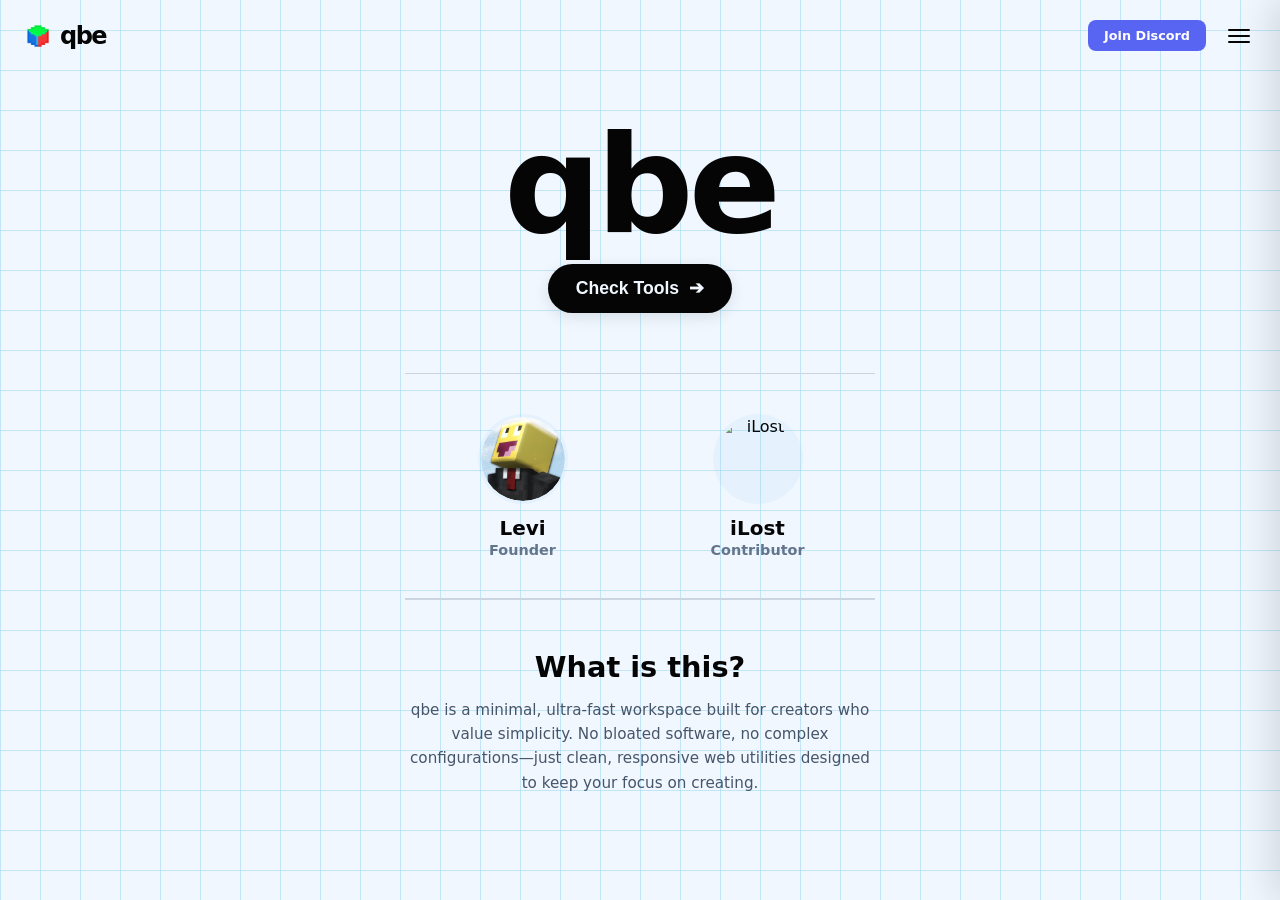
==== commit 6e42e0b6: "Update index.html" ====
--- a/index.html
+++ b/index.html
@@ -7,8 +7,10 @@
     <link rel="stylesheet" href="style.css">
 </head>
 <body>
+    <!-- Animated Grid Background -->
     <div class="grid-bg"></div>
 
+    <!-- Topbar Navigation -->
     <nav class="topbar">
         <a href="index.html" class="logo-group">
             <img src="qbe.png" alt="qbe logo" class="logo-img" onerror="this.style.display='none'">
@@ -24,8 +26,10 @@
         </div>
     </nav>
 
+    <!-- Main Content Stream (Scrollable) -->
     <main class="page-container">
         
+        <!-- Hero Section -->
         <section class="hero-section">
             <h1 class="main-title">qbe</h1>
             <button class="cta-pill" id="checkToolsBtn">
@@ -35,18 +39,21 @@
 
         <hr class="divider">
 
+        <!-- Team Profiles Section -->
         <section class="team-section">
+            <!-- Profile 1: Levi -->
             <a href="https://www.youtube.com/@leviledup" target="_blank" class="profile-card">
                 <div class="avatar-holder">
-                    <img src="levi.png" alt="Levi" class="avatar-img" onerror="this.src='data:image/svg+xml;utf8,<svg xmlns=\'http://www.w3.org/2000/svg\' viewBox=\'0 0 100 100\'><circle cx=\'50\' cy=\'50\' r=\'48\' fill=\'%2310b981\' fill-opacity=\'0.15\' stroke=\'%2310b981\' stroke-width=\'3\'/><path d=\'M50 25 L75 38 L75 62 L50 75 L25 62 L25 38 Z\' fill=\'none\' stroke=\'%2310b981\' stroke-width=\'4\' stroke-linejoin=\'round\'/><path d=\'M50 25 L50 75 M50 50 L25 38 M50 50 L75 38\' fill=\'none\' stroke=\'%2310b981\' stroke-width=\'3\'/></svg>'">
+                    <img src="levi.png" alt="Levi" class="avatar-img">
                 </div>
                 <h3 class="profile-name">Levi</h3>
                 <p class="profile-role">Founder</p>
             </a>
 
+            <!-- Profile 2: iLost -->
             <a href="https://ilost-artz404.vercel.app/" target="_blank" class="profile-card">
                 <div class="avatar-holder">
-                    <img src="ilost.png" alt="iLost" class="avatar-img" onerror="this.src='data:image/svg+xml;utf8,<svg xmlns=\'http://www.w3.org/2000/svg\' viewBox=\'0 0 100 100\'><circle cx=\'50\' cy=\'50\' r=\'48\' fill=\'%238b5cf6\' fill-opacity=\'0.15\' stroke=\'%238b5cf6\' stroke-width=\'3\'/><path d=\'M50 20 L75 32 L75 68 L50 80 L25 68 L25 32 Z M25 32 L50 45 L75 32 M50 45 L50 80\' fill=\'none\' stroke=\'%238b5cf6\' stroke-width=\'4\' stroke-linejoin=\'round\'/><rect x=\'40\' y=\'52\' width=\'20\' height=\'15\' rx=\'3\' fill=\'none\' stroke=\'%238b5cf6\' stroke-width=\'3\'/></svg>'">
+                    <img src="ilost.png" alt="iLost" class="avatar-img">
                 </div>
                 <h3 class="profile-name">iLost</h3>
                 <p class="profile-role">Contributor</p>
@@ -55,14 +62,16 @@
 
         <hr class="divider">
 
+        <!-- "What is this?" Explainer Section -->
         <section class="about-section">
             <h2 class="about-title">What is this?</h2>
             <p class="about-text">
-                qbe is a minimal, ultra-fast workspace built for creators who value simplicity. No BS, no complex configurations. Just clean, responsive web utilities designed to keep your focus on creating.
+                qbe is a minimal, ultra-fast workspace built for creators who value simplicity. No bloated software, no complex configurations—just clean, responsive web utilities designed to keep your focus on creating.
             </p>
         </section>
     </main>
 
+    <!-- Side Menu Drawer Panel (Safe & Opaque) -->
     <div id="toolDrawer" class="tool-drawer">
         <div class="drawer-header">
             <h2>Studio Tools</h2>
--- a/style.css
+++ b/style.css
@@ -20,7 +20,7 @@
     height: 100vh;
     width: 100vw;
     overflow-x: hidden;
-    overflow-y: auto; /* Allows smooth scrolling down through profiles */
+    overflow-y: auto;
     position: relative;
 }
 
@@ -117,13 +117,13 @@
 .page-container {
     max-width: 600px;
     margin: 0 auto;
-    padding: 20px 24px 80px; /* Extra bottom breathing room */
-    display: flex;
-    flex-direction: column;
-    align-items: center;
-}
-
-/* Clean Divider Rules matching the sketches */
+    padding: 20px 24px 80px;
+    display: flex;
+    flex-direction: column;
+    align-items: center;
+}
+
+/* Clean Divider Rules */
 .divider {
     width: 85%;
     border: none;
@@ -176,36 +176,61 @@
     transform: translateX(4px);
 }
 
-/* Profile Grid Styles */
+/* --- THE FIX: Force columns to allow shrinking below image min-content sizes --- */
 .team-section {
     display: grid;
-    grid-template-columns: 1fr 1fr;
+    grid-template-columns: minmax(0, 1fr) minmax(0, 1fr); 
     gap: 30px;
     width: 100%;
     max-width: 440px;
     margin: 0 auto;
 }
 
+/* --- THE FIX: Block card flex items from expanding beyond parent boundary --- */
 .profile-card {
     display: flex;
     flex-direction: column;
     align-items: center;
     text-align: center;
-}
-
+    text-decoration: none;
+    color: inherit;
+    transition: transform 0.2s;
+    min-width: 0; 
+}
+
+/* --- THE FIX: Explicitly lock the container size to 90px --- */
 .avatar-holder {
     width: 90px;
     height: 90px;
+    min-width: 90px;
+    min-height: 90px;
+    flex-shrink: 0;
     margin-bottom: 12px;
-    transition: transform 0.2s;
-}
+    border-radius: 50%;
+    overflow: hidden;
+    display: flex;
+    align-items: center;
+    justify-content: center;
+    border: 3px solid transparent;
+    transition: border-color 0.2s, transform 0.2s;
+    background-color: rgba(137, 207, 240, 0.1);
+    position: relative;
+}
+
 .profile-card:hover .avatar-holder {
     transform: scale(1.08);
-}
-
-.avatar-svg {
+    border-color: var(--primary);
+}
+
+/* --- THE FIX: Circular crop the image and constrain it to container limits --- */
+.avatar-img {
     width: 100%;
     height: 100%;
+    max-width: 100%;
+    max-height: 100%;
+    object-fit: cover;
+    border-radius: 50%; /* Direct rounding fixes Safari & mobile WebView overflow clipping */
+    display: block;
 }
 
 .profile-name {
@@ -213,6 +238,10 @@
     font-weight: 800;
     color: var(--text);
     margin-bottom: 2px;
+}
+
+.profile-card:hover .profile-name {
+    color: var(--primary);
 }
 
 .profile-role {
@@ -251,7 +280,7 @@
     width: 100%;
     max-width: 380px;
     height: 100%;
-    background-color: #ffffff !important; /* Forces solid background to prevent element overlap bleed */
+    background-color: #ffffff !important;
     box-shadow: -10px 0 35px rgba(0,0,0,0.12);
     z-index: 1000;
     transform: translateX(100%);
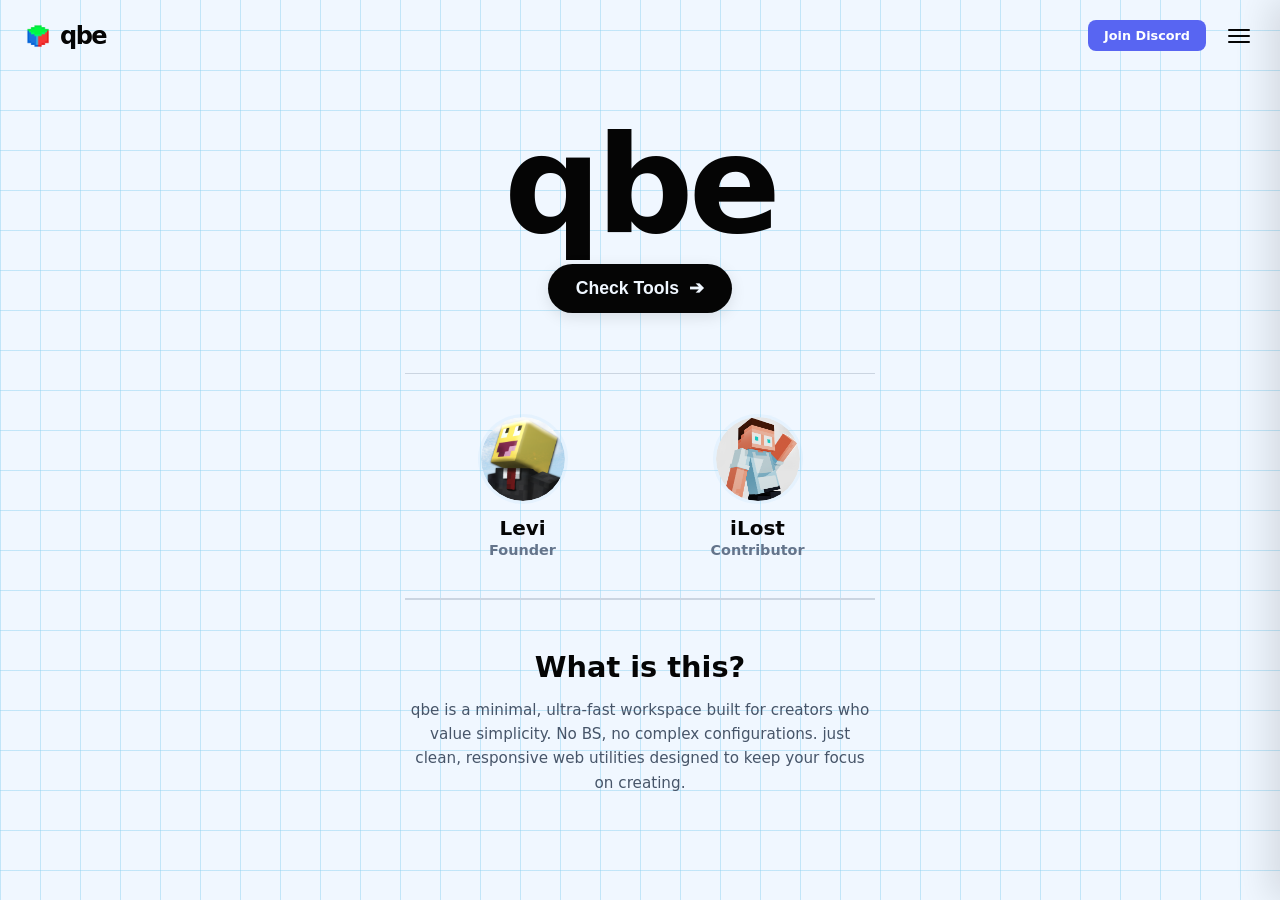
==== commit 98c98cc5: "Update index.html" ====
--- a/index.html
+++ b/index.html
@@ -66,7 +66,7 @@
         <section class="about-section">
             <h2 class="about-title">What is this?</h2>
             <p class="about-text">
-                qbe is a minimal, ultra-fast workspace built for creators who value simplicity. No bloated software, no complex configurations—just clean, responsive web utilities designed to keep your focus on creating.
+                qbe is a minimal, ultra-fast workspace built for creators who value simplicity. No BS, no complex configurations. just clean, responsive web utilities designed to keep your focus on creating.
             </p>
         </section>
     </main>
